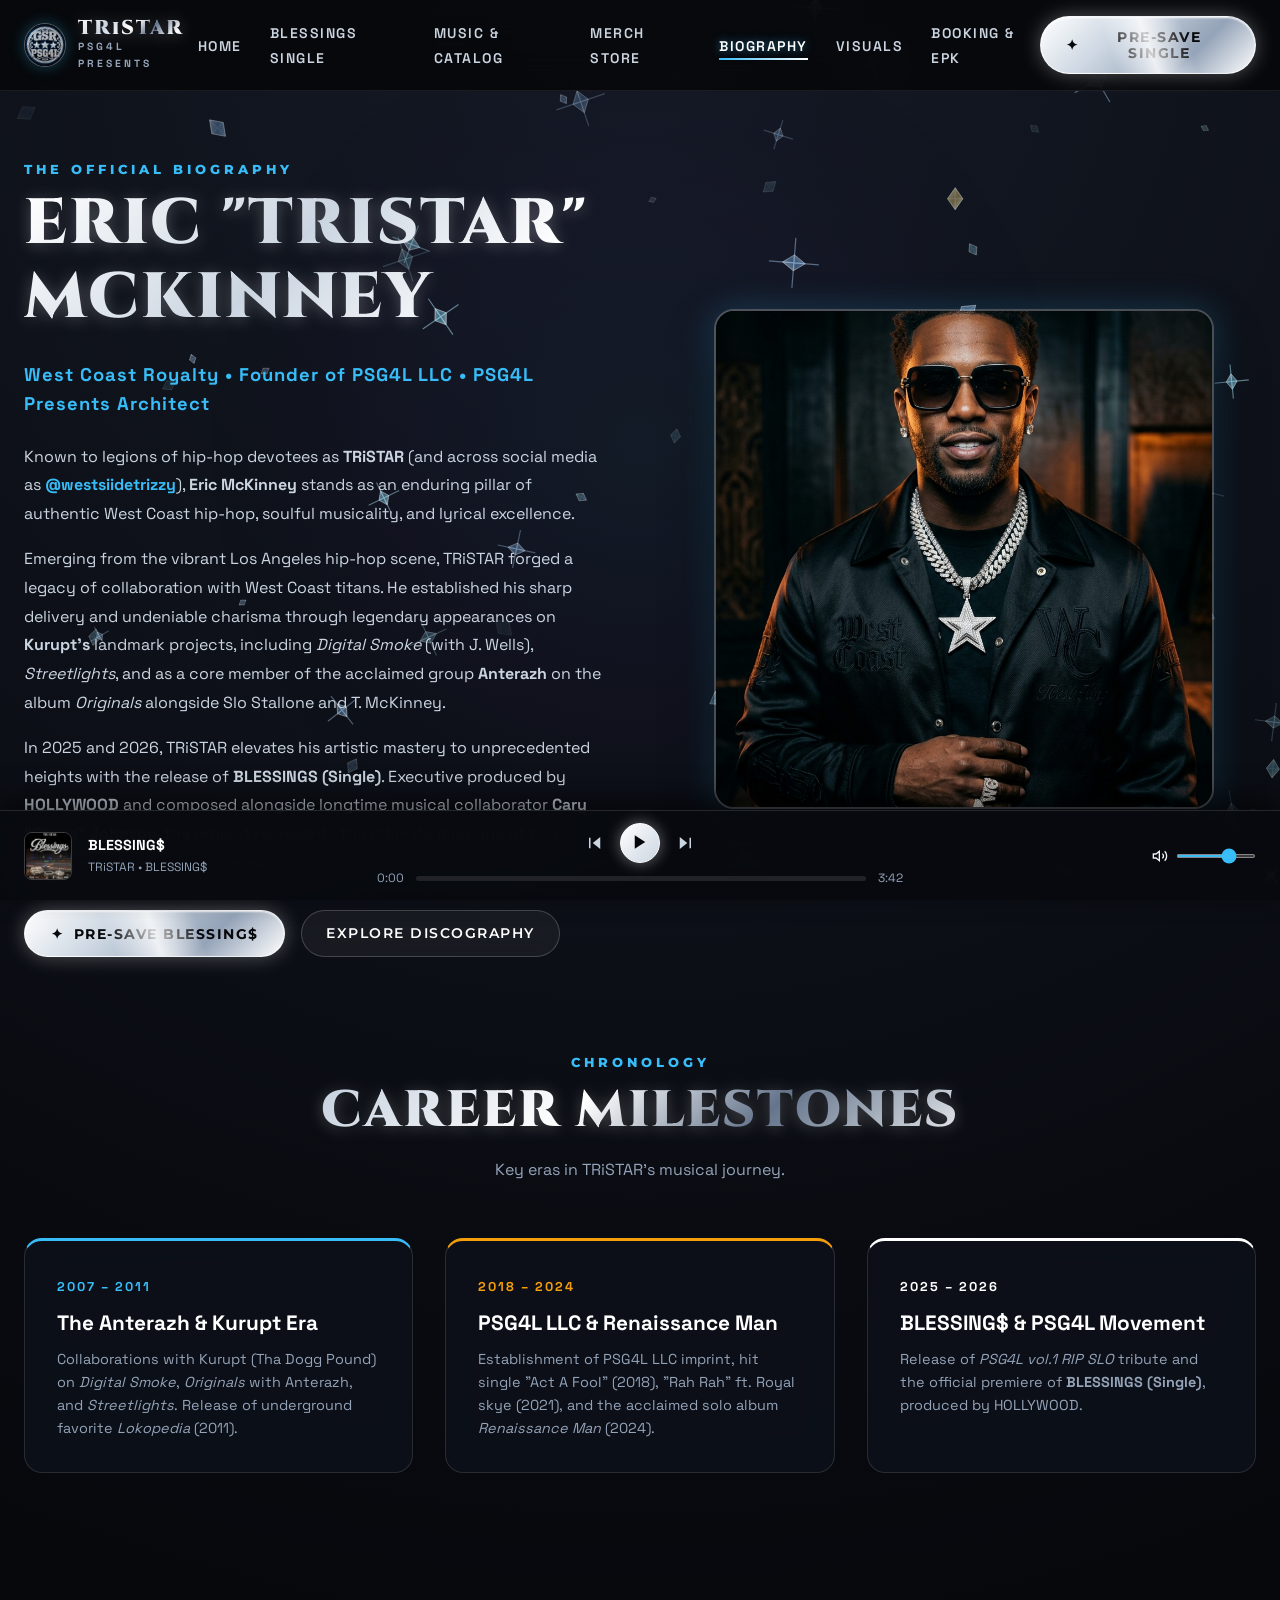
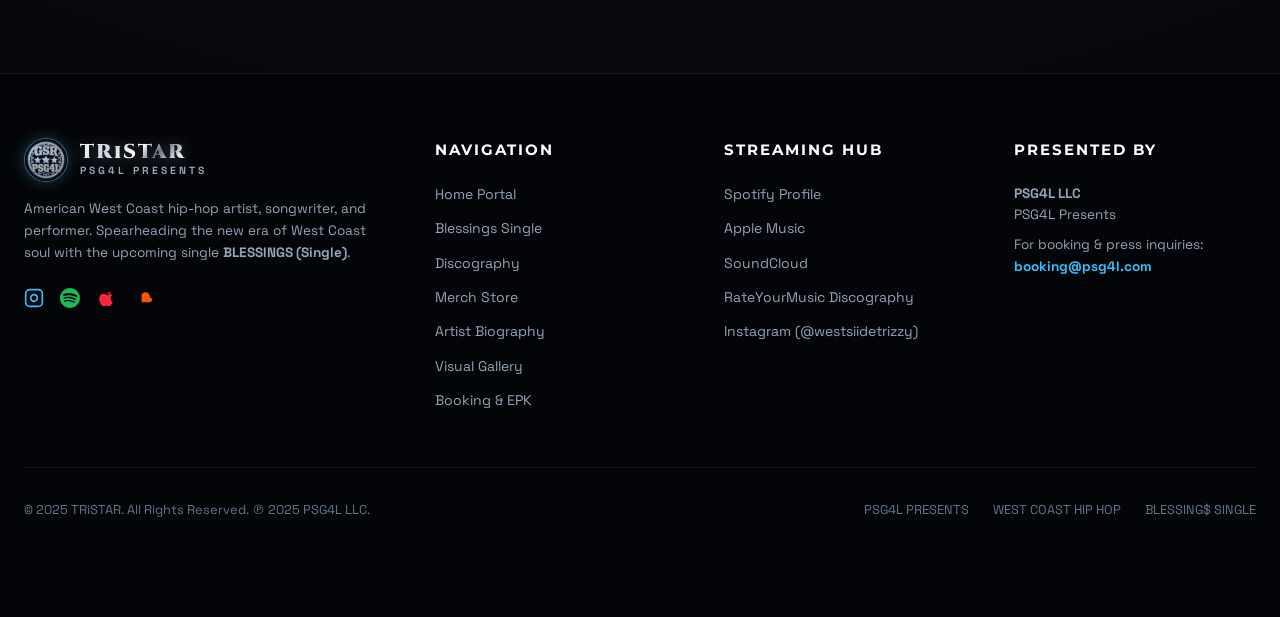
==== about.html @ ef7673e0 "TRiSTAR official website - Blessings Single, 12-item merch store, and PSG4L Presents updates" ====
<!DOCTYPE html>
<html lang="en">
<head>
  <meta charset="UTF-8">
  <meta name="viewport" content="width=device-width, initial-scale=1.0">
  <title>Biography & West Coast Legacy • TRiSTAR (@westsiidetrizzy)</title>
  <meta name="description" content="The official biography of Eric 'TRiSTAR' McKinney. From West Coast underground roots and Kurupt collaborations to founding PSG4L LLC and releasing BLESSING$.">
  <meta property="og:title" content="Biography & West Coast Legacy • TRiSTAR (@westsiidetrizzy)">
  <meta property="og:description" content="The official biography of Eric 'TRiSTAR' McKinney. From West Coast underground roots and Kurupt collaborations to founding PSG4L LLC and releasing BLESSING$.">
  <meta property="og:image" content="assets/images/blessings_cover.jpg">
  <link rel="stylesheet" href="assets/css/main.css">
  <link rel="icon" type="image/jpeg" href="assets/images/gsr_logo.jpg">
</head>
<body>
  <canvas id="diamond-canvas"></canvas>

  <header class="site-header">
    <div class="nav-container">
      <a href="index.html" class="brand-logo">
        <div class="brand-badge">
          <img src="assets/images/gsr_logo.jpg" alt="TRiSTAR Emblem">
        </div>
        <div class="brand-text">
          <span class="brand-name text-chrome">TRiSTAR</span>
          <span class="brand-sub">PSG4L PRESENTS</span>
        </div>
      </a>

      <nav>
        <ul class="nav-links" id="nav-links">
          <li><a href="index.html" class="nav-link ">Home</a></li>
          <li><a href="album.html" class="nav-link ">Blessings Single</a></li>
          <li><a href="music.html" class="nav-link ">Music & Catalog</a></li>
          <li><a href="merch.html" class="nav-link ">Merch Store</a></li>
          <li><a href="about.html" class="nav-link active">Biography</a></li>
          <li><a href="gallery.html" class="nav-link ">Visuals</a></li>
          <li><a href="contact.html" class="nav-link ">Booking & EPK</a></li>
        </ul>
      </nav>

      <div class="nav-actions">
        <button class="btn-diamond" onclick="openPreSaveModal()">
          <span class="sparkle-icon">✦</span> PRE-SAVE SINGLE
        </button>
        <button class="menu-toggle" id="menu-toggle" aria-label="Toggle navigation">
          <svg width="24" height="24" viewBox="0 0 24 24" fill="none" stroke="currentColor" stroke-width="2">
            <line x1="3" y1="12" x2="21" y2="12"></line>
            <line x1="3" y1="6" x2="21" y2="6"></line>
            <line x1="3" y1="18" x2="21" y2="18"></line>
          </svg>
        </button>
      </div>
    </div>
  </header>

  <main class="main-content">
    
  <section class="section-container">
    <div class="grid-2" style="align-items: center; gap: 4rem;">
      <div>
        <span class="section-tag">THE OFFICIAL BIOGRAPHY</span>
        <h1 class="section-title text-chrome animate-shimmer" style="font-size: clamp(2.5rem, 5vw, 4rem); margin-bottom: 1.5rem;">
          ERIC "TRiSTAR" MCKINNEY
        </h1>
        <p style="font-size: 1.15rem; color: var(--diamond-cyan); font-weight: 700; margin-bottom: 1.5rem; letter-spacing: 1px;">
          West Coast Royalty • Founder of PSG4L LLC • PSG4L Presents Architect
        </p>
        <div style="color: var(--chrome-300); font-size: 1rem; line-height: 1.8; display: flex; flex-direction: column; gap: 1rem;">
          <p>
            Known to legions of hip-hop devotees as <strong>TRiSTAR</strong> (and across social media as <a href="https://www.instagram.com/westsiidetrizzy/" target="_blank" rel="noopener noreferrer" style="color: var(--diamond-cyan); text-decoration: none; font-weight: 700;">@westsiidetrizzy</a>), <strong>Eric McKinney</strong> stands as an enduring pillar of authentic West Coast hip-hop, soulful musicality, and lyrical excellence.
          </p>
          <p>
            Emerging from the vibrant Los Angeles hip-hop scene, TRiSTAR forged a legacy of collaboration with West Coast titans. He established his sharp delivery and undeniable charisma through legendary appearances on <strong>Kurupt's</strong> landmark projects, including <em>Digital Smoke</em> (with J. Wells), <em>Streetlights</em>, and as a core member of the acclaimed group <strong>Anterazh</strong> on the album <em>Originals</em> alongside Slo Stallone and T. McKinney.
          </p>
          <p>
            In 2025 and 2026, TRiSTAR elevates his artistic mastery to unprecedented heights with the release of <strong>BLESSINGS (Single)</strong>. Executive produced by <strong>HOLLYWOOD</strong> and composed alongside longtime musical collaborator <strong>Cary “Chase” Johnson</strong>, the project represents the ultimate marriage of hard-hitting street grit and lush, melodic soul.
          </p>
        </div>

        <div style="display: flex; gap: 1rem; margin-top: 2rem;">
          <button class="btn-diamond" onclick="openPreSaveModal()">
            <span class="sparkle-icon">✦</span> PRE-SAVE BLESSING$
          </button>
          <a href="music.html" class="btn-glass">
            EXPLORE DISCOGRAPHY
          </a>
        </div>
      </div>

      <div style="position: relative;">
        <div class="album-art-card" data-tilt style="max-width: 500px; margin: 0 auto;">
          <img src="assets/images/tristar_hero.jpg" alt="TRiSTAR Portrait">
          <div class="album-art-glow"></div>
        </div>
      </div>
    </div>

    <!-- TIMELINE & MILESTONES -->
    <div style="margin-top: 6rem;">
      <div class="section-title-wrap">
        <span class="section-tag">CHRONOLOGY</span>
        <h2 class="section-title text-chrome">CAREER MILESTONES</h2>
        <p class="section-desc">Key eras in TRiSTAR's musical journey.</p>
      </div>

      <div class="grid-3">
        <div class="bg-glass" style="padding: 2rem; border-radius: 18px; border-top: 3px solid var(--diamond-cyan);">
          <span style="font-size: 0.8rem; font-weight: 800; color: var(--diamond-cyan); letter-spacing: 2px;">2007 – 2011</span>
          <h3 style="font-size: 1.3rem; color: #fff; font-weight: 800; margin: 0.5rem 0;">The Anterazh & Kurupt Era</h3>
          <p style="color: var(--chrome-400); font-size: 0.9rem; line-height: 1.6;">
            Collaborations with Kurupt (Tha Dogg Pound) on <em>Digital Smoke</em>, <em>Originals</em> with Anterazh, and <em>Streetlights</em>. Release of underground favorite <em>Lokopedia</em> (2011).
          </p>
        </div>

        <div class="bg-glass" style="padding: 2rem; border-radius: 18px; border-top: 3px solid var(--gold-primary);">
          <span style="font-size: 0.8rem; font-weight: 800; color: var(--gold-primary); letter-spacing: 2px;">2018 – 2024</span>
          <h3 style="font-size: 1.3rem; color: #fff; font-weight: 800; margin: 0.5rem 0;">PSG4L LLC & Renaissance Man</h3>
          <p style="color: var(--chrome-400); font-size: 0.9rem; line-height: 1.6;">
            Establishment of PSG4L LLC imprint, hit single "Act A Fool" (2018), "Rah Rah" ft. Royal skye (2021), and the acclaimed solo album <em>Renaissance Man</em> (2024).
          </p>
        </div>

        <div class="bg-glass" style="padding: 2rem; border-radius: 18px; border-top: 3px solid #ffffff;">
          <span style="font-size: 0.8rem; font-weight: 800; color: #ffffff; letter-spacing: 2px;">2025 – 2026</span>
          <h3 style="font-size: 1.3rem; color: #fff; font-weight: 800; margin: 0.5rem 0;">BLESSING$ & PSG4L Movement</h3>
          <p style="color: var(--chrome-400); font-size: 0.9rem; line-height: 1.6;">
            Release of <em>PSG4L vol.1 RIP SLO</em> tribute and the official premiere of <strong>BLESSINGS (Single)</strong>, produced by HOLLYWOOD.
          </p>
        </div>
      </div>
    </div>
  </section>

  </main>

  <aside class="audio-player-bar" aria-label="Audio Player">
    <div class="player-inner">
      <div class="player-track-info">
        <div class="player-thumb">
          <img id="player-track-thumb" src="assets/images/blessings_cover.jpg" alt="Track Artwork">
        </div>
        <div class="player-text">
          <div class="player-title" id="player-track-title">BLESSINGS (Single)</div>
          <div class="player-artist" id="player-track-artist">TRiSTAR • BLESSING$</div>
        </div>
      </div>

      <div class="player-controls-wrap">
        <div class="player-btn-group">
          <button class="player-control-btn" id="player-prev-btn" aria-label="Previous Track">
            <svg width="18" height="18" viewBox="0 0 24 24" fill="currentColor"><polygon points="19 20 9 12 19 4 19 20"></polygon><line x1="5" y1="19" x2="5" y2="5" stroke="currentColor" stroke-width="2"></line></svg>
          </button>
          <button class="player-play-btn" id="player-play-btn" aria-label="Play or Pause">
            <svg width="18" height="18" viewBox="0 0 24 24" fill="currentColor"><polygon points="5 3 19 12 5 21 5 3"></polygon></svg>
          </button>
          <button class="player-control-btn" id="player-next-btn" aria-label="Next Track">
            <svg width="18" height="18" viewBox="0 0 24 24" fill="currentColor"><polygon points="5 4 15 12 5 20 5 4"></polygon><line x1="19" y1="5" x2="19" y2="19" stroke="currentColor" stroke-width="2"></line></svg>
          </button>
        </div>

        <div class="player-progress-bar">
          <span id="player-cur-time">0:00</span>
          <div class="progress-track" id="player-progress-track">
            <div class="progress-fill" id="player-progress-fill"></div>
          </div>
          <span id="player-dur-time">3:42</span>
        </div>
      </div>

      <div class="player-visualizer-wrap">
        <canvas id="player-visualizer" class="visualizer-canvas" width="120" height="32"></canvas>
        <div class="volume-wrap">
          <svg width="16" height="16" viewBox="0 0 24 24" fill="none" stroke="currentColor" stroke-width="2"><polygon points="11 5 6 9 2 9 2 15 6 15 11 19 11 5"></polygon><path d="M19.07 4.93a10 10 0 0 1 0 14.14M15.54 8.46a5 5 0 0 1 0 7.07"></path></svg>
          <input type="range" id="player-volume" class="volume-slider" min="0" max="1" step="0.01" value="0.7" aria-label="Volume">
        </div>
      </div>
    </div>
  </aside>

  <div class="modal-backdrop" id="presave-modal">
    <div class="modal-card">
      <button class="modal-close-btn" onclick="closePreSaveModal()" aria-label="Close modal">✕</button>
      <div style="text-align: center; margin-bottom: 1.5rem;">
        <span class="section-tag">OFFICIAL PRE-SAVE PORTAL</span>
        <h2 class="text-diamond" style="font-family: var(--font-display); font-size: 2.2rem;">BLESSINGS (Single)</h2>
        <p style="color: var(--chrome-300); font-size: 0.9rem;">Pre-save the upcoming single by TRiSTAR to your favorite music service.</p>
      </div>

      <div style="display: flex; flex-direction: column; gap: 1rem; margin-bottom: 1.5rem;">
        <button class="btn-diamond btn-spotify" style="width: 100%; justify-content: center; padding: 1rem;" onclick="handlePreSaveSubmit('Spotify')">
          PRE-SAVE ON SPOTIFY
        </button>
        <button class="btn-diamond btn-apple" style="width: 100%; justify-content: center; padding: 1rem;" onclick="handlePreSaveSubmit('Apple Music')">
          PRE-ADD ON APPLE MUSIC
        </button>
      </div>

      <div id="presave-success" style="display: none; background: rgba(56, 189, 248, 0.15); border: 1px solid var(--diamond-cyan); padding: 1rem; border-radius: 12px; text-align: center; color: #fff; font-size: 0.9rem;">
        ⭐ <strong>Pre-Save Confirmed!</strong> You have unlocked the exclusive VIP collector badge.
      </div>
    </div>
  </div>

  <div class="modal-backdrop" id="lyrics-modal">
    <div class="modal-card">
      <button class="modal-close-btn" onclick="closeLyricsModal()" aria-label="Close modal">✕</button>
      <span class="section-tag" id="lyrics-meta"></span>
      <h2 class="text-chrome" id="lyrics-title" style="font-family: var(--font-display); font-size: 2rem; margin-bottom: 0.25rem;"></h2>
      <p id="lyrics-writers" style="color: var(--diamond-cyan); font-size: 0.85rem; font-weight: 600; margin-bottom: 0.25rem;"></p>
      <p id="lyrics-legal" style="color: var(--gold-primary); font-size: 0.8rem; margin-bottom: 1.5rem;"></p>
      
      <div style="background: rgba(0,0,0,0.5); padding: 1.5rem; border-radius: 14px; border: 1px solid rgba(255,255,255,0.1); max-height: 380px; overflow-y: auto;">
        <pre id="lyrics-text" style="font-family: var(--font-sans); font-size: 0.95rem; line-height: 1.8; color: var(--chrome-200); white-space: pre-wrap;"></pre>
      </div>
    </div>
  </div>

  <div class="modal-backdrop" id="lightbox-modal" onclick="closeLightbox()">
    <div class="modal-card" style="max-width: 800px; padding: 1.5rem; background: #000;" onclick="event.stopPropagation()">
      <button class="modal-close-btn" onclick="closeLightbox()" aria-label="Close lightbox">✕</button>
      <img id="lightbox-img" src="" alt="Enlarged photo" style="width: 100%; border-radius: 12px; margin-bottom: 1rem;">
      <p id="lightbox-caption" style="color: var(--chrome-300); font-size: 0.9rem; text-align: center;"></p>
    </div>
  </div>

  <footer class="site-footer">
    <div class="footer-grid">
      <div>
        <div class="brand-logo" style="margin-bottom: 1rem;">
          <div class="brand-badge">
            <img src="assets/images/gsr_logo.jpg" alt="TRiSTAR Logo">
          </div>
          <div class="brand-text">
            <span class="brand-name text-chrome">TRiSTAR</span>
            <span class="brand-sub">PSG4L PRESENTS</span>
          </div>
        </div>
        <p style="color: var(--chrome-400); font-size: 0.85rem; line-height: 1.6; margin-bottom: 1.5rem;">
          American West Coast hip-hop artist, songwriter, and performer. Spearheading the new era of West Coast soul with the upcoming single <strong>BLESSINGS (Single)</strong>.
        </p>
        <div style="display: flex; gap: 1rem;">
          <a href="https://www.instagram.com/westsiidetrizzy/" target="_blank" rel="noopener noreferrer" style="color: var(--diamond-cyan);" aria-label="Instagram">
            <svg width="20" height="20" viewBox="0 0 24 24" fill="none" stroke="currentColor" stroke-width="2"><rect x="2" y="2" width="20" height="20" rx="5" ry="5"></rect><path d="M16 11.37A4 4 0 1 1 12.63 8 4 4 0 0 1 16 11.37z"></path><line x1="17.5" y1="6.5" x2="17.51" y2="6.5"></line></svg>
          </a>
          <a href="https://open.spotify.com/artist/0QhpfNOZLMtrewBkXTEwA0?si=aca-bWc3Tjy0kXfOW31yKA&pi=Sa3Hg4v4TAqlz" target="_blank" rel="noopener noreferrer" style="color: #1DB954;" aria-label="Spotify">
            <svg width="20" height="20" viewBox="0 0 24 24" fill="currentColor"><path d="M12 0C5.373 0 0 5.373 0 12s5.373 12 12 12 12-5.373 12-12S18.627 0 12 0zm5.485 17.311c-.218.358-.684.473-1.042.255-2.855-1.745-6.449-2.14-10.682-1.173-.41.094-.817-.162-.911-.572-.094-.41.162-.817.572-.911 4.636-1.059 8.607-.611 11.808 1.346.358.218.473.684.255 1.055zm1.464-3.256c-.274.446-.86.587-1.306.313-3.268-2.008-8.25-2.591-12.116-1.417-.5.152-1.03-.133-1.182-.633-.152-.5.133-1.03.633-1.182 4.417-1.341 9.912-.693 13.658 1.613.446.274.587.86.313 1.306zm.125-3.39c-3.918-2.327-10.37-2.542-14.099-1.41-.601.183-1.238-.163-1.421-.764-.183-.601.163-1.238.764-1.421 4.288-1.302 11.411-1.05 15.908 1.618.54.32.716 1.02.396 1.56-.32.54-1.02.716-1.548.417z"/></svg>
          </a>
          <a href="https://music.apple.com/us/artist/tri-star/342568394" target="_blank" rel="noopener noreferrer" style="color: #fa243c;" aria-label="Apple Music">
            <svg width="20" height="20" viewBox="0 0 24 24" fill="currentColor"><path d="M18.71 19.5c-.83 1.24-1.71 2.45-3.05 2.47-1.34.03-1.77-.79-3.29-.79-1.53 0-2 .77-3.27.82-1.31.05-2.3-1.32-3.14-2.53C4.25 17 2.94 12.45 4.7 9.39c.87-1.52 2.43-2.48 4.12-2.51 1.28-.02 2.5.87 3.29.87.78 0 2.26-1.07 3.81-.91.65.03 2.47.26 3.64 1.98-.09.06-2.17 1.28-2.15 3.81.03 3.02 2.65 4.03 2.68 4.04-.03.07-.42 1.44-1.38 2.83M15.97 7.17c.65-.79 1.1-1.88.98-2.97-.95.04-2.1 1.02-2.73 1.76-.56.65-1.05 1.77-.92 2.82 1.06.08 2.02-.82 2.67-1.61z"/></svg>
          </a>
          <a href="https://on.soundcloud.com/VJmAA7bxvXIPSvAxqy" target="_blank" rel="noopener noreferrer" style="color: #ff5500;" aria-label="SoundCloud">
            <svg width="20" height="20" viewBox="0 0 24 24" fill="currentColor"><path d="M11.56 8.87V17h9.55c1.6 0 2.89-1.29 2.89-2.89 0-1.54-1.2-2.79-2.71-2.88.06-.31.09-.64.09-.97 0-2.81-2.28-5.09-5.09-5.09-1.66 0-3.13.8-4.06 2.03-.22-.16-.46-.3-.72-.41l.05 1.08z"/></svg>
          </a>
        </div>
      </div>

      <div>
        <h4 class="footer-col-title">Navigation</h4>
        <ul class="footer-links">
          <li><a href="index.html" class="footer-link">Home Portal</a></li>
          <li><a href="album.html" class="footer-link">Blessings Single</a></li>
          <li><a href="music.html" class="footer-link">Discography</a></li>
          <li><a href="merch.html" class="footer-link">Merch Store</a></li>
          <li><a href="about.html" class="footer-link">Artist Biography</a></li>
          <li><a href="gallery.html" class="footer-link">Visual Gallery</a></li>
          <li><a href="contact.html" class="footer-link">Booking & EPK</a></li>
        </ul>
      </div>

      <div>
        <h4 class="footer-col-title">Streaming Hub</h4>
        <ul class="footer-links">
          <li><a href="https://open.spotify.com/artist/0QhpfNOZLMtrewBkXTEwA0?si=aca-bWc3Tjy0kXfOW31yKA&pi=Sa3Hg4v4TAqlz" target="_blank" rel="noopener noreferrer" class="footer-link">Spotify Profile</a></li>
          <li><a href="https://music.apple.com/us/artist/tri-star/342568394" target="_blank" rel="noopener noreferrer" class="footer-link">Apple Music</a></li>
          <li><a href="https://on.soundcloud.com/VJmAA7bxvXIPSvAxqy" target="_blank" rel="noopener noreferrer" class="footer-link">SoundCloud</a></li>
          <li><a href="https://rateyourmusic.com/artist/tri-star" target="_blank" rel="noopener noreferrer" class="footer-link">RateYourMusic Discography</a></li>
          <li><a href="https://www.instagram.com/westsiidetrizzy/" target="_blank" rel="noopener noreferrer" class="footer-link">Instagram (@westsiidetrizzy)</a></li>
        </ul>
      </div>

      <div>
        <h4 class="footer-col-title">Presented By</h4>
        <div style="color: var(--chrome-400); font-size: 0.85rem; line-height: 1.6;">
          <p><strong>PSG4L LLC</strong></p>
          <p>PSG4L Presents</p>
          <p style="margin-top: 0.5rem;">For booking & press inquiries:</p>
          <a href="contact.html" style="color: var(--diamond-cyan); font-weight: 700; text-decoration: none;">booking@psg4l.com</a>
        </div>
      </div>
    </div>

    <div class="footer-bottom">
      <div>
        © 2025 TRiSTAR. All Rights Reserved. ℗ 2025 PSG4L LLC.
      </div>
      <div class="footer-legal-badge">
        <span>PSG4L PRESENTS</span>
        <span>WEST COAST HIP HOP</span>
        <span>BLESSING$ SINGLE</span>
      </div>
    </div>
  </footer>

  <script src="assets/js/diamond-chrome.js"></script>
  <script src="assets/js/audio-player.js"></script>
  <script src="assets/js/main.js"></script>
</body>
</html>
---- assets/css/main.css ----
﻿/* ==========================================================================
   TRI STAR OFFICIAL WEBSITE - LUXURY WEST COAST CHROME & DIAMOND STYLES
   Artist: Tri Star (@westsiidetrizzy) | Label: PSG4L LLC / GSR MUSIC
   Album: BLESSING$
   ========================================================================== */

@import url('https://fonts.googleapis.com/css2?family=Cinzel:wght@500;700;900&family=Montserrat:ital,wght@0,300;0,400;0,600;0,700;0,800;0,900;1,400;1,700&family=Space+Grotesk:wght@400;500;600;700&display=swap');

:root {
  --bg-black: #06070a;
  --bg-dark: #0a0d14;
  --bg-card: rgba(14, 18, 27, 0.75);
  --bg-card-hover: rgba(22, 28, 42, 0.85);
  --border-glass: rgba(255, 255, 255, 0.12);
  --border-chrome: rgba(226, 232, 240, 0.35);
  --border-diamond: rgba(165, 243, 252, 0.4);
  
  --chrome-100: #ffffff;
  --chrome-200: #e2e8f0;
  --chrome-300: #cbd5e1;
  --chrome-400: #94a3b8;
  --chrome-500: #64748b;
  
  --diamond-cyan: #38bdf8;
  --diamond-ice: #e0f2fe;
  --diamond-glow: rgba(56, 189, 248, 0.35);
  
  --gold-primary: #f59e0b;
  --gold-glow: rgba(245, 158, 11, 0.3);
  
  --font-display: 'Cinzel', serif;
  --font-heading: 'Montserrat', sans-serif;
  --font-sans: 'Space Grotesk', -apple-system, BlinkMacSystemFont, 'Segoe UI', Roboto, sans-serif;
  
  --transition-smooth: all 0.35s cubic-bezier(0.16, 1, 0.3, 1);
  --transition-fast: all 0.2s ease;
}

*, *::before, *::after {
  box-sizing: border-box;
  margin: 0;
  padding: 0;
}

html {
  scroll-behavior: smooth;
  font-size: 16px;
  background-color: var(--bg-black);
  color: #f1f5f9;
}

body {
  font-family: var(--font-sans);
  line-height: 1.6;
  overflow-x: hidden;
  background: radial-gradient(circle at 50% 0%, #151a26 0%, #080a0f 60%, #030407 100%);
  min-height: 100vh;
  position: relative;
  -webkit-font-smoothing: antialiased;
}

/* Custom Scrollbar */
::-webkit-scrollbar {
  width: 8px;
}
::-webkit-scrollbar-track {
  background: #06070a;
}
::-webkit-scrollbar-thumb {
  background: linear-gradient(180deg, #38bdf8, #94a3b8);
  border-radius: 4px;
}

/* Chrome & Metallic Gradients */
.text-chrome {
  background: linear-gradient(135deg, #ffffff 0%, #cbd5e1 25%, #ffffff 45%, #64748b 60%, #ffffff 80%, #94a3b8 100%);
  -webkit-background-clip: text;
  -webkit-text-fill-color: transparent;
  filter: drop-shadow(0 2px 8px rgba(255, 255, 255, 0.25));
}

.text-diamond {
  background: linear-gradient(135deg, #ffffff 0%, #e0f2fe 30%, #38bdf8 55%, #c084fc 80%, #ffffff 100%);
  -webkit-background-clip: text;
  -webkit-text-fill-color: transparent;
  filter: drop-shadow(0 0 12px rgba(56, 189, 248, 0.45));
}

.text-gold {
  background: linear-gradient(135deg, #fffbeb 0%, #fde68a 30%, #f59e0b 60%, #b45309 85%, #fef3c7 100%);
  -webkit-background-clip: text;
  -webkit-text-fill-color: transparent;
  filter: drop-shadow(0 2px 10px rgba(245, 158, 11, 0.3));
}

.bg-chrome-surface {
  background: linear-gradient(135deg, rgba(255, 255, 255, 0.08) 0%, rgba(255, 255, 255, 0.02) 100%);
  border: 1px solid var(--border-chrome);
  backdrop-filter: blur(14px);
}

.bg-glass {
  background: var(--bg-card);
  border: 1px solid var(--border-glass);
  backdrop-filter: blur(16px);
  -webkit-backdrop-filter: blur(16px);
}

/* Chrome Shimmer Animation */
@keyframes chromeShimmer {
  0% {
    background-position: -200% center;
  }
  100% {
    background-position: 200% center;
  }
}

.animate-shimmer {
  background-size: 200% auto;
  animation: chromeShimmer 6s linear infinite;
}

/* Diamond Sparkle Animation */
@keyframes diamondTwinkle {
  0%, 100% {
    opacity: 0.2;
    transform: scale(0.8) rotate(0deg);
  }
  50% {
    opacity: 1;
    transform: scale(1.2) rotate(45deg);
    filter: drop-shadow(0 0 8px #38bdf8);
  }
}

.sparkle-icon {
  display: inline-block;
  animation: diamondTwinkle 3s ease-in-out infinite;
}

/* Navigation Header */
.site-header {
  position: fixed;
  top: 0;
  left: 0;
  width: 100%;
  z-index: 100;
  background: rgba(6, 7, 10, 0.88);
  backdrop-filter: blur(20px);
  -webkit-backdrop-filter: blur(20px);
  border-bottom: 1px solid rgba(255, 255, 255, 0.08);
  transition: var(--transition-smooth);
}

.nav-container {
  max-width: 1320px;
  margin: 0 auto;
  padding: 1rem 1.5rem;
  display: flex;
  align-items: center;
  justify-content: space-between;
}

.brand-logo {
  display: flex;
  align-items: center;
  gap: 0.75rem;
  text-decoration: none;
}

.brand-badge {
  width: 44px;
  height: 44px;
  border-radius: 50%;
  border: 1.5px solid rgba(255, 255, 255, 0.3);
  box-shadow: 0 0 15px rgba(56, 189, 248, 0.3);
  overflow: hidden;
  display: flex;
  align-items: center;
  justify-content: center;
  background: #0e1118;
}

.brand-badge img {
  width: 100%;
  height: 100%;
  object-fit: cover;
}

.brand-text {
  display: flex;
  flex-direction: column;
}

.brand-name {
  font-family: var(--font-display);
  font-weight: 900;
  font-size: 1.25rem;
  letter-spacing: 2px;
  line-height: 1.1;
}

.brand-sub {
  font-size: 0.65rem;
  font-weight: 700;
  letter-spacing: 3px;
  color: var(--chrome-400);
  text-transform: uppercase;
}

.nav-links {
  display: flex;
  align-items: center;
  gap: 1.75rem;
  list-style: none;
}

.nav-link {
  color: var(--chrome-300);
  text-decoration: none;
  font-size: 0.875rem;
  font-weight: 600;
  letter-spacing: 1.5px;
  text-transform: uppercase;
  position: relative;
  padding: 0.35rem 0;
  transition: var(--transition-fast);
}

.nav-link::after {
  content: '';
  position: absolute;
  bottom: 0;
  left: 0;
  width: 0%;
  height: 2px;
  background: linear-gradient(90deg, #38bdf8, #ffffff);
  transition: var(--transition-smooth);
}

.nav-link:hover, .nav-link.active {
  color: #ffffff;
  text-shadow: 0 0 10px rgba(56, 189, 248, 0.6);
}

.nav-link:hover::after, .nav-link.active::after {
  width: 100%;
}

.nav-actions {
  display: flex;
  align-items: center;
  gap: 1rem;
}

/* Chrome / Diamond Button */
.btn-diamond {
  display: inline-flex;
  align-items: center;
  justify-content: center;
  gap: 0.6rem;
  padding: 0.75rem 1.6rem;
  border-radius: 9999px;
  font-family: var(--font-heading);
  font-weight: 700;
  font-size: 0.85rem;
  letter-spacing: 1.5px;
  text-transform: uppercase;
  text-decoration: none;
  cursor: pointer;
  position: relative;
  overflow: hidden;
  background: linear-gradient(135deg, #ffffff 0%, #cbd5e1 35%, #94a3b8 70%, #ffffff 100%);
  color: #06070a;
  border: 1px solid rgba(255, 255, 255, 0.8);
  box-shadow: 0 0 20px rgba(255, 255, 255, 0.3), inset 0 1px 2px rgba(255, 255, 255, 0.9);
  transition: var(--transition-smooth);
}

.btn-diamond::before {
  content: '';
  position: absolute;
  top: -50%;
  left: -50%;
  width: 200%;
  height: 200%;
  background: linear-gradient(45deg, transparent 40%, rgba(255, 255, 255, 0.8) 50%, transparent 60%);
  transform: rotate(25deg);
  transition: 0.7s;
  pointer-events: none;
}

.btn-diamond:hover {
  transform: translateY(-2px);
  box-shadow: 0 0 30px rgba(56, 189, 248, 0.6), inset 0 1px 3px #ffffff;
}

.btn-diamond:hover::before {
  left: 100%;
}

.btn-glass {
  display: inline-flex;
  align-items: center;
  justify-content: center;
  gap: 0.6rem;
  padding: 0.75rem 1.5rem;
  border-radius: 9999px;
  font-family: var(--font-heading);
  font-weight: 600;
  font-size: 0.85rem;
  letter-spacing: 1.5px;
  text-transform: uppercase;
  text-decoration: none;
  cursor: pointer;
  background: rgba(255, 255, 255, 0.05);
  color: #ffffff;
  border: 1px solid rgba(255, 255, 255, 0.2);
  backdrop-filter: blur(10px);
  transition: var(--transition-smooth);
}

.btn-glass:hover {
  background: rgba(255, 255, 255, 0.15);
  border-color: rgba(56, 189, 248, 0.5);
  transform: translateY(-2px);
  box-shadow: 0 5px 20px rgba(0, 0, 0, 0.4);
}

.btn-spotify {
  background: #1DB954 !important;
  color: #000000 !important;
  font-weight: 700;
  border: 1px solid #1ed760 !important;
  box-shadow: 0 0 15px rgba(29, 185, 84, 0.35) !important;
}

.btn-spotify:hover {
  background: #1ed760 !important;
  box-shadow: 0 0 25px rgba(29, 185, 84, 0.6) !important;
}

.btn-apple {
  background: linear-gradient(135deg, #fa243c, #ff4e63) !important;
  color: #ffffff !important;
  font-weight: 700;
  border: 1px solid rgba(255, 255, 255, 0.3) !important;
  box-shadow: 0 0 15px rgba(250, 36, 60, 0.35) !important;
}

.btn-apple:hover {
  box-shadow: 0 0 25px rgba(250, 36, 60, 0.6) !important;
}

.btn-soundcloud {
  background: linear-gradient(135deg, #ff5500, #ff7700) !important;
  color: #ffffff !important;
  font-weight: 700;
  border: 1px solid rgba(255, 255, 255, 0.3) !important;
}

.btn-rateyourmusic {
  background: linear-gradient(135deg, #2b3a4a, #1a2530) !important;
  color: #38bdf8 !important;
  border: 1px solid rgba(56, 189, 248, 0.4) !important;
}

/* Mobile Hamburger Menu */
.menu-toggle {
  display: none;
  background: transparent;
  border: none;
  color: #ffffff;
  font-size: 1.5rem;
  cursor: pointer;
}

/* Opening Cinematic Intro Shutter */
#intro-overlay {
  position: fixed;
  inset: 0;
  z-index: 9999;
  background: #050608;
  display: flex;
  flex-direction: column;
  align-items: center;
  justify-content: center;
  overflow: hidden;
  transition: opacity 0.8s cubic-bezier(0.77, 0, 0.175, 1), visibility 0.8s cubic-bezier(0.77, 0, 0.175, 1);
}

#intro-overlay.dismissed {
  opacity: 0;
  visibility: hidden;
  pointer-events: none;
}

.intro-content {
  text-align: center;
  position: relative;
  z-index: 2;
  padding: 2rem;
  max-width: 750px;
}

.intro-badge {
  width: 140px;
  height: 140px;
  margin: 0 auto 1.5rem;
  border-radius: 50%;
  border: 2px solid rgba(255, 255, 255, 0.4);
  box-shadow: 0 0 40px rgba(56, 189, 248, 0.5), inset 0 0 20px rgba(255, 255, 255, 0.3);
  overflow: hidden;
  animation: introFloat 4s ease-in-out infinite;
}

.intro-badge img {
  width: 100%;
  height: 100%;
  object-fit: cover;
}

@keyframes introFloat {
  0%, 100% {
    transform: translateY(0px) rotate(0deg);
  }
  50% {
    transform: translateY(-8px) rotate(2deg);
  }
}

.intro-title {
  font-family: var(--font-display);
  font-size: clamp(2.5rem, 6vw, 4.5rem);
  font-weight: 900;
  letter-spacing: 6px;
  line-height: 1;
  margin-bottom: 0.5rem;
  text-transform: uppercase;
}

.intro-subtitle {
  font-family: var(--font-heading);
  font-size: 1.1rem;
  font-weight: 600;
  letter-spacing: 4px;
  color: var(--chrome-300);
  margin-bottom: 2rem;
  text-transform: uppercase;
}

/* Background Canvas for 3D Diamond & Sparkles */
#diamond-canvas {
  position: fixed;
  top: 0;
  left: 0;
  width: 100vw;
  height: 100vh;
  z-index: 0;
  pointer-events: none;
}

/* Main Container & Sections */
.main-content {
  position: relative;
  z-index: 1;
  padding-top: 80px;
  padding-bottom: 120px;
}

.section-container {
  max-width: 1320px;
  margin: 0 auto;
  padding: 5rem 1.5rem;
}

.section-title-wrap {
  text-align: center;
  margin-bottom: 3.5rem;
}

.section-tag {
  font-family: var(--font-heading);
  font-size: 0.8rem;
  font-weight: 800;
  letter-spacing: 4px;
  text-transform: uppercase;
  color: var(--diamond-cyan);
  margin-bottom: 0.5rem;
  display: block;
}

.section-title {
  font-family: var(--font-display);
  font-size: clamp(2rem, 4vw, 3.25rem);
  font-weight: 900;
  letter-spacing: 2px;
  text-transform: uppercase;
  line-height: 1.15;
}

.section-desc {
  max-width: 650px;
  margin: 1rem auto 0;
  color: var(--chrome-400);
  font-size: 1rem;
}

/* Hero Section */
.hero-section {
  min-height: calc(100vh - 80px);
  display: flex;
  align-items: center;
  position: relative;
  padding: 3rem 1.5rem 6rem;
}

.hero-grid {
  display: grid;
  grid-template-columns: 1.15fr 0.85fr;
  gap: 3.5rem;
  align-items: center;
  max-width: 1320px;
  margin: 0 auto;
  width: 100%;
}

.hero-badge-pill {
  display: inline-flex;
  align-items: center;
  gap: 0.5rem;
  padding: 0.4rem 1rem;
  border-radius: 9999px;
  background: rgba(56, 189, 248, 0.1);
  border: 1px solid rgba(56, 189, 248, 0.3);
  font-size: 0.75rem;
  font-weight: 700;
  letter-spacing: 2px;
  text-transform: uppercase;
  color: var(--diamond-cyan);
  margin-bottom: 1.25rem;
}

.hero-title {
  font-family: var(--font-display);
  font-size: clamp(3rem, 5.5vw, 5.2rem);
  font-weight: 900;
  line-height: 0.95;
  letter-spacing: 2px;
  margin-bottom: 1rem;
  text-transform: uppercase;
}

.hero-tagline {
  font-size: 1.2rem;
  font-weight: 400;
  color: var(--chrome-200);
  margin-bottom: 1.5rem;
  line-height: 1.4;
}

.hero-meta-strip {
  display: flex;
  flex-wrap: wrap;
  gap: 1.5rem;
  margin-bottom: 2.25rem;
  padding: 1rem 0;
  border-top: 1px solid rgba(255, 255, 255, 0.1);
  border-bottom: 1px solid rgba(255, 255, 255, 0.1);
}

.meta-item {
  display: flex;
  flex-direction: column;
}

.meta-label {
  font-size: 0.7rem;
  text-transform: uppercase;
  letter-spacing: 1.5px;
  color: var(--chrome-400);
}

.meta-val {
  font-weight: 700;
  font-size: 0.95rem;
  color: #ffffff;
}

.hero-cta-group {
  display: flex;
  flex-wrap: wrap;
  gap: 1rem;
  margin-bottom: 2.5rem;
}

.hero-art-showcase {
  position: relative;
  display: flex;
  justify-content: center;
  perspective: 1000px;
}

.album-art-card {
  position: relative;
  width: 100%;
  max-width: 460px;
  aspect-ratio: 1/1;
  border-radius: 20px;
  overflow: hidden;
  box-shadow: 0 25px 60px -15px rgba(0, 0, 0, 0.9), 0 0 35px rgba(56, 189, 248, 0.25);
  border: 2px solid rgba(255, 255, 255, 0.25);
  transform-style: preserve-3d;
  transition: transform 0.25s ease-out;
}

.album-art-card img {
  width: 100%;
  height: 100%;
  object-fit: cover;
  display: block;
}

.album-art-glow {
  position: absolute;
  inset: -20px;
  background: radial-gradient(circle, rgba(56, 189, 248, 0.3) 0%, rgba(245, 158, 11, 0.15) 50%, transparent 70%);
  z-index: -1;
  filter: blur(25px);
}

.album-disc-peek {
  position: absolute;
  top: 50%;
  right: -15%;
  transform: translateY(-50%);
  width: 90%;
  height: 90%;
  border-radius: 50%;
  background: radial-gradient(circle, #0a0c10 30%, #e2e8f0 32%, #1e293b 35%, #cbd5e1 45%, #0f172a 60%, #e2e8f0 75%, #0a0c10 100%);
  box-shadow: 0 10px 30px rgba(0, 0, 0, 0.8);
  border: 1px solid rgba(255, 255, 255, 0.3);
  z-index: -1;
  animation: discSpin 16s linear infinite;
  display: flex;
  align-items: center;
  justify-content: center;
}

@keyframes discSpin {
  from { transform: translateY(-50%) rotate(0deg); }
  to { transform: translateY(-50%) rotate(360deg); }
}

.album-disc-center {
  width: 32%;
  height: 32%;
  border-radius: 50%;
  background: #000000;
  border: 2px solid #f59e0b;
  display: flex;
  align-items: center;
  justify-content: center;
  font-size: 0.6rem;
  font-weight: 800;
  color: #ffffff;
  text-align: center;
  box-shadow: inset 0 0 10px rgba(245, 158, 11, 0.5);
}

/* Cards & Grid Systems */
.grid-2 {
  display: grid;
  grid-template-columns: repeat(2, 1fr);
  gap: 2rem;
}

.grid-3 {
  display: grid;
  grid-template-columns: repeat(3, 1fr);
  gap: 2rem;
}

.grid-4 {
  display: grid;
  grid-template-columns: repeat(4, 1fr);
  gap: 1.5rem;
}

/* Release Card */
.release-card {
  border-radius: 16px;
  overflow: hidden;
  position: relative;
  transition: var(--transition-smooth);
}

.release-card:hover {
  transform: translateY(-8px);
  border-color: var(--border-diamond);
  box-shadow: 0 15px 35px rgba(0, 0, 0, 0.6), 0 0 20px rgba(56, 189, 248, 0.25);
}

.release-thumb {
  aspect-ratio: 1/1;
  position: relative;
  overflow: hidden;
}

.release-thumb img {
  width: 100%;
  height: 100%;
  object-fit: cover;
  transition: transform 0.6s cubic-bezier(0.16, 1, 0.3, 1);
}

.release-card:hover .release-thumb img {
  transform: scale(1.06);
}

.release-badge-overlay {
  position: absolute;
  top: 1rem;
  left: 1rem;
  padding: 0.25rem 0.75rem;
  border-radius: 9999px;
  background: rgba(0, 0, 0, 0.75);
  backdrop-filter: blur(8px);
  font-size: 0.65rem;
  font-weight: 700;
  letter-spacing: 1.5px;
  text-transform: uppercase;
  color: var(--diamond-cyan);
  border: 1px solid rgba(56, 189, 248, 0.3);
}

.release-body {
  padding: 1.5rem;
}

.release-year {
  font-size: 0.75rem;
  font-weight: 700;
  color: var(--gold-primary);
  letter-spacing: 1px;
}

.release-title {
  font-family: var(--font-heading);
  font-size: 1.25rem;
  font-weight: 800;
  margin: 0.25rem 0;
  color: #ffffff;
}

.release-role {
  font-size: 0.85rem;
  color: var(--chrome-400);
  margin-bottom: 1.25rem;
}

.release-actions {
  display: flex;
  gap: 0.75rem;
}

/* Tracklist Table */
.tracklist-wrap {
  border-radius: 16px;
  overflow: hidden;
}

.track-row {
  display: grid;
  grid-template-columns: 50px 1fr 140px 100px;
  align-items: center;
  padding: 1rem 1.5rem;
  border-bottom: 1px solid rgba(255, 255, 255, 0.06);
  transition: var(--transition-fast);
  cursor: pointer;
}

.track-row:hover {
  background: rgba(255, 255, 255, 0.05);
}

.track-row.playing {
  background: rgba(56, 189, 248, 0.1);
  border-left: 3px solid var(--diamond-cyan);
}

.track-num {
  font-weight: 700;
  color: var(--chrome-400);
}

.track-info {
  display: flex;
  flex-direction: column;
}

.track-name {
  font-weight: 700;
  color: #ffffff;
  font-size: 1rem;
}

.track-meta {
  font-size: 0.8rem;
  color: var(--chrome-400);
}

.track-duration {
  font-size: 0.85rem;
  color: var(--chrome-300);
  text-align: right;
}

.track-action-btn {
  background: transparent;
  border: 1px solid rgba(255, 255, 255, 0.2);
  color: #ffffff;
  width: 36px;
  height: 36px;
  border-radius: 50%;
  display: flex;
  align-items: center;
  justify-content: center;
  cursor: pointer;
  transition: var(--transition-fast);
  margin-left: auto;
}

.track-action-btn:hover {
  background: var(--diamond-cyan);
  color: #000000;
  border-color: var(--diamond-cyan);
  transform: scale(1.1);
}

/* Instagram Visual Feed Masonry */
.insta-grid {
  display: grid;
  grid-template-columns: repeat(auto-fill, minmax(280px, 1fr));
  gap: 1.5rem;
}

.insta-card {
  position: relative;
  border-radius: 14px;
  overflow: hidden;
  aspect-ratio: 1/1;
  border: 1px solid rgba(255, 255, 255, 0.1);
  cursor: pointer;
}

.insta-card img {
  width: 100%;
  height: 100%;
  object-fit: cover;
  transition: transform 0.5s ease;
}

.insta-card:hover img {
  transform: scale(1.08);
}

.insta-overlay {
  position: absolute;
  inset: 0;
  background: linear-gradient(180deg, transparent 40%, rgba(0, 0, 0, 0.85) 100%);
  display: flex;
  flex-direction: column;
  justify-content: flex-end;
  padding: 1.25rem;
  opacity: 0;
  transition: opacity 0.3s ease;
}

.insta-card:hover .insta-overlay {
  opacity: 1;
}

.insta-tag {
  color: var(--diamond-cyan);
  font-weight: 700;
  font-size: 0.75rem;
  letter-spacing: 1px;
}

.insta-caption {
  font-size: 0.85rem;
  color: #ffffff;
  margin-top: 0.25rem;
}

/* Persistent Bottom Audio Player */
.audio-player-bar {
  position: fixed;
  bottom: 0;
  left: 0;
  width: 100%;
  z-index: 90;
  background: rgba(8, 10, 15, 0.94);
  backdrop-filter: blur(25px);
  -webkit-backdrop-filter: blur(25px);
  border-top: 1px solid rgba(255, 255, 255, 0.12);
  padding: 0.75rem 1.5rem;
  box-shadow: 0 -10px 30px rgba(0, 0, 0, 0.6);
}

.player-inner {
  max-width: 1320px;
  margin: 0 auto;
  display: grid;
  grid-template-columns: 1fr 1.6fr 1fr;
  align-items: center;
  gap: 1.5rem;
}

.player-track-info {
  display: flex;
  align-items: center;
  gap: 1rem;
}

.player-thumb {
  width: 48px;
  height: 48px;
  border-radius: 8px;
  overflow: hidden;
  border: 1px solid rgba(255, 255, 255, 0.2);
  flex-shrink: 0;
}

.player-thumb img {
  width: 100%;
  height: 100%;
  object-fit: cover;
}

.player-text {
  overflow: hidden;
}

.player-title {
  font-weight: 700;
  font-size: 0.9rem;
  color: #ffffff;
  white-space: nowrap;
  text-overflow: ellipsis;
  overflow: hidden;
}

.player-artist {
  font-size: 0.75rem;
  color: var(--chrome-400);
}

.player-controls-wrap {
  display: flex;
  flex-direction: column;
  align-items: center;
  gap: 0.35rem;
}

.player-btn-group {
  display: flex;
  align-items: center;
  gap: 1rem;
}

.player-control-btn {
  background: transparent;
  border: none;
  color: var(--chrome-300);
  cursor: pointer;
  display: flex;
  align-items: center;
  justify-content: center;
  transition: var(--transition-fast);
}

.player-control-btn:hover {
  color: #ffffff;
  transform: scale(1.1);
}

.player-play-btn {
  width: 40px;
  height: 40px;
  border-radius: 50%;
  background: linear-gradient(135deg, #ffffff, #cbd5e1);
  color: #06070a;
  border: 1px solid #ffffff;
  box-shadow: 0 0 15px rgba(255, 255, 255, 0.4);
}

.player-play-btn:hover {
  transform: scale(1.15);
  box-shadow: 0 0 25px rgba(56, 189, 248, 0.8);
}

.player-progress-bar {
  width: 100%;
  display: flex;
  align-items: center;
  gap: 0.75rem;
  font-size: 0.75rem;
  color: var(--chrome-400);
}

.progress-track {
  flex-grow: 1;
  height: 5px;
  background: rgba(255, 255, 255, 0.1);
  border-radius: 9999px;
  position: relative;
  cursor: pointer;
  overflow: hidden;
}

.progress-fill {
  position: absolute;
  top: 0;
  left: 0;
  height: 100%;
  width: 0%;
  background: linear-gradient(90deg, #38bdf8, #ffffff);
  border-radius: 9999px;
}

.player-visualizer-wrap {
  display: flex;
  align-items: center;
  justify-content: flex-end;
  gap: 1rem;
}

.visualizer-canvas {
  height: 32px;
  width: 120px;
}

.volume-wrap {
  display: flex;
  align-items: center;
  gap: 0.5rem;
}

.volume-slider {
  width: 80px;
  height: 4px;
  accent-color: var(--diamond-cyan);
  cursor: pointer;
}

/* Modals */
.modal-backdrop {
  position: fixed;
  inset: 0;
  z-index: 200;
  background: rgba(0, 0, 0, 0.85);
  backdrop-filter: blur(16px);
  display: flex;
  align-items: center;
  justify-content: center;
  padding: 1.5rem;
  opacity: 0;
  visibility: hidden;
  transition: var(--transition-smooth);
}

.modal-backdrop.open {
  opacity: 1;
  visibility: visible;
}

.modal-card {
  width: 100%;
  max-width: 600px;
  max-height: 90vh;
  overflow-y: auto;
  border-radius: 20px;
  border: 1px solid rgba(255, 255, 255, 0.2);
  box-shadow: 0 25px 60px rgba(0, 0, 0, 0.9), 0 0 40px rgba(56, 189, 248, 0.3);
  background: #0d1017;
  padding: 2.5rem;
  position: relative;
  transform: translateY(30px);
  transition: transform 0.4s cubic-bezier(0.16, 1, 0.3, 1);
}

.modal-backdrop.open .modal-card {
  transform: translateY(0);
}

.modal-close-btn {
  position: absolute;
  top: 1.5rem;
  right: 1.5rem;
  background: rgba(255, 255, 255, 0.1);
  border: none;
  color: #ffffff;
  width: 36px;
  height: 36px;
  border-radius: 50%;
  cursor: pointer;
  display: flex;
  align-items: center;
  justify-content: center;
  transition: var(--transition-fast);
}

.modal-close-btn:hover {
  background: rgba(255, 255, 255, 0.25);
  transform: rotate(90deg);
}

/* Forms & Inputs */
.form-group {
  margin-bottom: 1.25rem;
}

.form-label {
  display: block;
  font-size: 0.8rem;
  font-weight: 700;
  text-transform: uppercase;
  letter-spacing: 1px;
  color: var(--chrome-300);
  margin-bottom: 0.5rem;
}

.form-input, .form-textarea, .form-select {
  width: 100%;
  padding: 0.85rem 1.25rem;
  border-radius: 10px;
  background: rgba(255, 255, 255, 0.05);
  border: 1px solid rgba(255, 255, 255, 0.15);
  color: #ffffff;
  font-family: inherit;
  font-size: 0.95rem;
  transition: var(--transition-fast);
}

.form-input:focus, .form-textarea:focus, .form-select:focus {
  outline: none;
  border-color: var(--diamond-cyan);
  box-shadow: 0 0 15px rgba(56, 189, 248, 0.3);
  background: rgba(255, 255, 255, 0.08);
}

/* Toast Notifications */
.toast-container {
  position: fixed;
  bottom: 90px;
  right: 20px;
  z-index: 300;
  display: flex;
  flex-direction: column;
  gap: 0.5rem;
}

.toast-msg {
  background: rgba(14, 18, 27, 0.95);
  border: 1px solid var(--border-diamond);
  box-shadow: 0 10px 30px rgba(0, 0, 0, 0.7), 0 0 15px rgba(56, 189, 248, 0.4);
  color: #ffffff;
  padding: 0.75rem 1.25rem;
  border-radius: 10px;
  font-size: 0.85rem;
  font-weight: 600;
  display: flex;
  align-items: center;
  gap: 0.75rem;
  animation: toastSlideIn 0.3s cubic-bezier(0.16, 1, 0.3, 1);
}

@keyframes toastSlideIn {
  from {
    opacity: 0;
    transform: translateY(20px);
  }
  to {
    opacity: 1;
    transform: translateY(0);
  }
}

/* Footer */
.site-footer {
  background: #040508;
  border-top: 1px solid rgba(255, 255, 255, 0.08);
  padding: 4rem 1.5rem 6rem;
  position: relative;
  z-index: 10;
}

.footer-grid {
  max-width: 1320px;
  margin: 0 auto;
  display: grid;
  grid-template-columns: 1.5fr 1fr 1fr 1fr;
  gap: 3rem;
  margin-bottom: 3.5rem;
}

.footer-col-title {
  font-family: var(--font-heading);
  font-size: 0.95rem;
  font-weight: 700;
  letter-spacing: 2px;
  text-transform: uppercase;
  color: #ffffff;
  margin-bottom: 1.25rem;
}

.footer-links {
  list-style: none;
  display: flex;
  flex-direction: column;
  gap: 0.75rem;
}

.footer-link {
  color: var(--chrome-400);
  text-decoration: none;
  font-size: 0.875rem;
  transition: var(--transition-fast);
  display: flex;
  align-items: center;
  gap: 0.5rem;
}

.footer-link:hover {
  color: var(--diamond-cyan);
  transform: translateX(4px);
}

.footer-bottom {
  max-width: 1320px;
  margin: 0 auto;
  padding-top: 2rem;
  border-top: 1px solid rgba(255, 255, 255, 0.06);
  display: flex;
  flex-wrap: wrap;
  justify-content: space-between;
  align-items: center;
  gap: 1rem;
  font-size: 0.8rem;
  color: var(--chrome-500);
}

.footer-legal-badge {
  display: flex;
  gap: 1.5rem;
}

/* Responsive Breakpoints */
@media (max-width: 1024px) {
  .hero-grid {
    grid-template-columns: 1fr;
    text-align: center;
    gap: 3rem;
  }
  .hero-meta-strip {
    justify-content: center;
  }
  .hero-cta-group {
    justify-content: center;
  }
  .footer-grid {
    grid-template-columns: 1fr 1fr;
  }
  .player-inner {
    grid-template-columns: 1fr 1fr;
  }
  .player-visualizer-wrap {
    display: none;
  }
}

@media (max-width: 768px) {
  .nav-links {
    position: fixed;
    top: 70px;
    left: 0;
    width: 100%;
    background: rgba(6, 7, 10, 0.98);
    flex-direction: column;
    padding: 2rem 1.5rem;
    gap: 1.5rem;
    border-bottom: 1px solid rgba(255, 255, 255, 0.1);
    transform: translateY(-150%);
    transition: var(--transition-smooth);
  }
  .nav-links.open {
    transform: translateY(0);
  }
  .menu-toggle {
    display: block;
  }
  .grid-2, .grid-3, .grid-4 {
    grid-template-columns: 1fr;
  }
  .footer-grid {
    grid-template-columns: 1fr;
  }
  .track-row {
    grid-template-columns: 35px 1fr 50px;
  }
  .track-meta {
    display: none;
  }
  .player-inner {
    grid-template-columns: 1fr;
    gap: 0.5rem;
  }
  .player-track-info {
    justify-content: center;
  }
}
/* ==========================================================================
   MERCHANDISE STORE STYLES
   ========================================================================== */

.merch-filter-wrap {
  display: flex;
  justify-content: center;
  gap: 0.75rem;
  flex-wrap: wrap;
  margin-bottom: 3rem;
}

.merch-filter-btn {
  padding: 0.6rem 1.4rem;
  border-radius: 9999px;
  background: rgba(255, 255, 255, 0.05);
  border: 1px solid rgba(255, 255, 255, 0.15);
  color: var(--chrome-300);
  font-family: var(--font-heading);
  font-weight: 700;
  font-size: 0.8rem;
  letter-spacing: 1px;
  text-transform: uppercase;
  cursor: pointer;
  transition: var(--transition-fast);
}

.merch-filter-btn:hover, .merch-filter-btn.active {
  background: var(--diamond-cyan);
  color: #000000;
  border-color: var(--diamond-cyan);
  box-shadow: 0 0 15px rgba(56, 189, 248, 0.4);
}

.merch-grid {
  display: grid;
  grid-template-columns: repeat(auto-fill, minmax(290px, 1fr));
  gap: 2rem;
}

.merch-card {
  border-radius: 18px;
  overflow: hidden;
  position: relative;
  transition: var(--transition-smooth);
  display: flex;
  flex-direction: column;
}

.merch-card:hover {
  transform: translateY(-8px);
  border-color: var(--border-diamond);
  box-shadow: 0 20px 40px rgba(0, 0, 0, 0.8), 0 0 25px rgba(56, 189, 248, 0.25);
}

.merch-img-wrap {
  aspect-ratio: 1/1;
  position: relative;
  overflow: hidden;
  background: #0d1017;
}

.merch-img-wrap img {
  width: 100%;
  height: 100%;
  object-fit: cover;
  transition: transform 0.6s cubic-bezier(0.16, 1, 0.3, 1);
}

.merch-card:hover .merch-img-wrap img {
  transform: scale(1.08);
}

.merch-tag-badge {
  position: absolute;
  top: 1rem;
  left: 1rem;
  padding: 0.3rem 0.8rem;
  border-radius: 9999px;
  background: rgba(0, 0, 0, 0.8);
  backdrop-filter: blur(8px);
  font-size: 0.65rem;
  font-weight: 800;
  letter-spacing: 1.5px;
  text-transform: uppercase;
  color: var(--diamond-cyan);
  border: 1px solid rgba(56, 189, 248, 0.3);
}

.merch-body {
  padding: 1.5rem;
  display: flex;
  flex-direction: column;
  flex-grow: 1;
}

.merch-cat {
  font-size: 0.7rem;
  font-weight: 700;
  letter-spacing: 1.5px;
  text-transform: uppercase;
  color: var(--chrome-400);
}

.merch-title {
  font-family: var(--font-heading);
  font-size: 1.15rem;
  font-weight: 800;
  color: #ffffff;
  margin: 0.25rem 0 0.5rem;
}

.merch-price-row {
  display: flex;
  align-items: baseline;
  gap: 0.75rem;
  margin-bottom: 1rem;
}

.merch-price {
  font-size: 1.25rem;
  font-weight: 900;
  color: #ffffff;
}

.merch-price-orig {
  font-size: 0.85rem;
  color: var(--chrome-500);
  text-decoration: line-through;
}

.size-selector {
  display: flex;
  gap: 0.4rem;
  margin-bottom: 1.25rem;
}

.size-btn {
  width: 32px;
  height: 32px;
  border-radius: 6px;
  border: 1px solid rgba(255, 255, 255, 0.15);
  background: rgba(255, 255, 255, 0.05);
  color: var(--chrome-300);
  font-size: 0.75rem;
  font-weight: 700;
  cursor: pointer;
  transition: var(--transition-fast);
  display: flex;
  align-items: center;
  justify-content: center;
}

.size-btn:hover, .size-btn.active {
  background: rgba(255, 255, 255, 0.2);
  color: #ffffff;
  border-color: var(--diamond-cyan);
}

.merch-actions {
  margin-top: auto;
  display: flex;
  gap: 0.75rem;
}

/* Cart Drawer */
.cart-drawer {
  position: fixed;
  top: 0;
  right: -420px;
  width: 100%;
  max-width: 420px;
  height: 100vh;
  background: #0a0d14;
  border-left: 1px solid rgba(255, 255, 255, 0.15);
  box-shadow: -15px 0 50px rgba(0, 0, 0, 0.85);
  z-index: 250;
  display: flex;
  flex-direction: column;
  transition: right 0.4s cubic-bezier(0.16, 1, 0.3, 1);
}

.cart-drawer.open {
  right: 0;
}

.cart-header {
  padding: 1.5rem;
  border-bottom: 1px solid rgba(255, 255, 255, 0.1);
  display: flex;
  justify-content: space-between;
  align-items: center;
}

.cart-items-list {
  flex-grow: 1;
  overflow-y: auto;
  padding: 1.5rem;
  display: flex;
  flex-direction: column;
  gap: 1.25rem;
}

.cart-item {
  display: flex;
  gap: 1rem;
  align-items: center;
  background: rgba(255, 255, 255, 0.03);
  padding: 0.75rem;
  border-radius: 12px;
  border: 1px solid rgba(255, 255, 255, 0.08);
}

.cart-item-thumb {
  width: 55px;
  height: 55px;
  border-radius: 8px;
  object-fit: cover;
}

.cart-footer {
  padding: 1.5rem;
  border-top: 1px solid rgba(255, 255, 255, 0.1);
  background: #07080d;
}
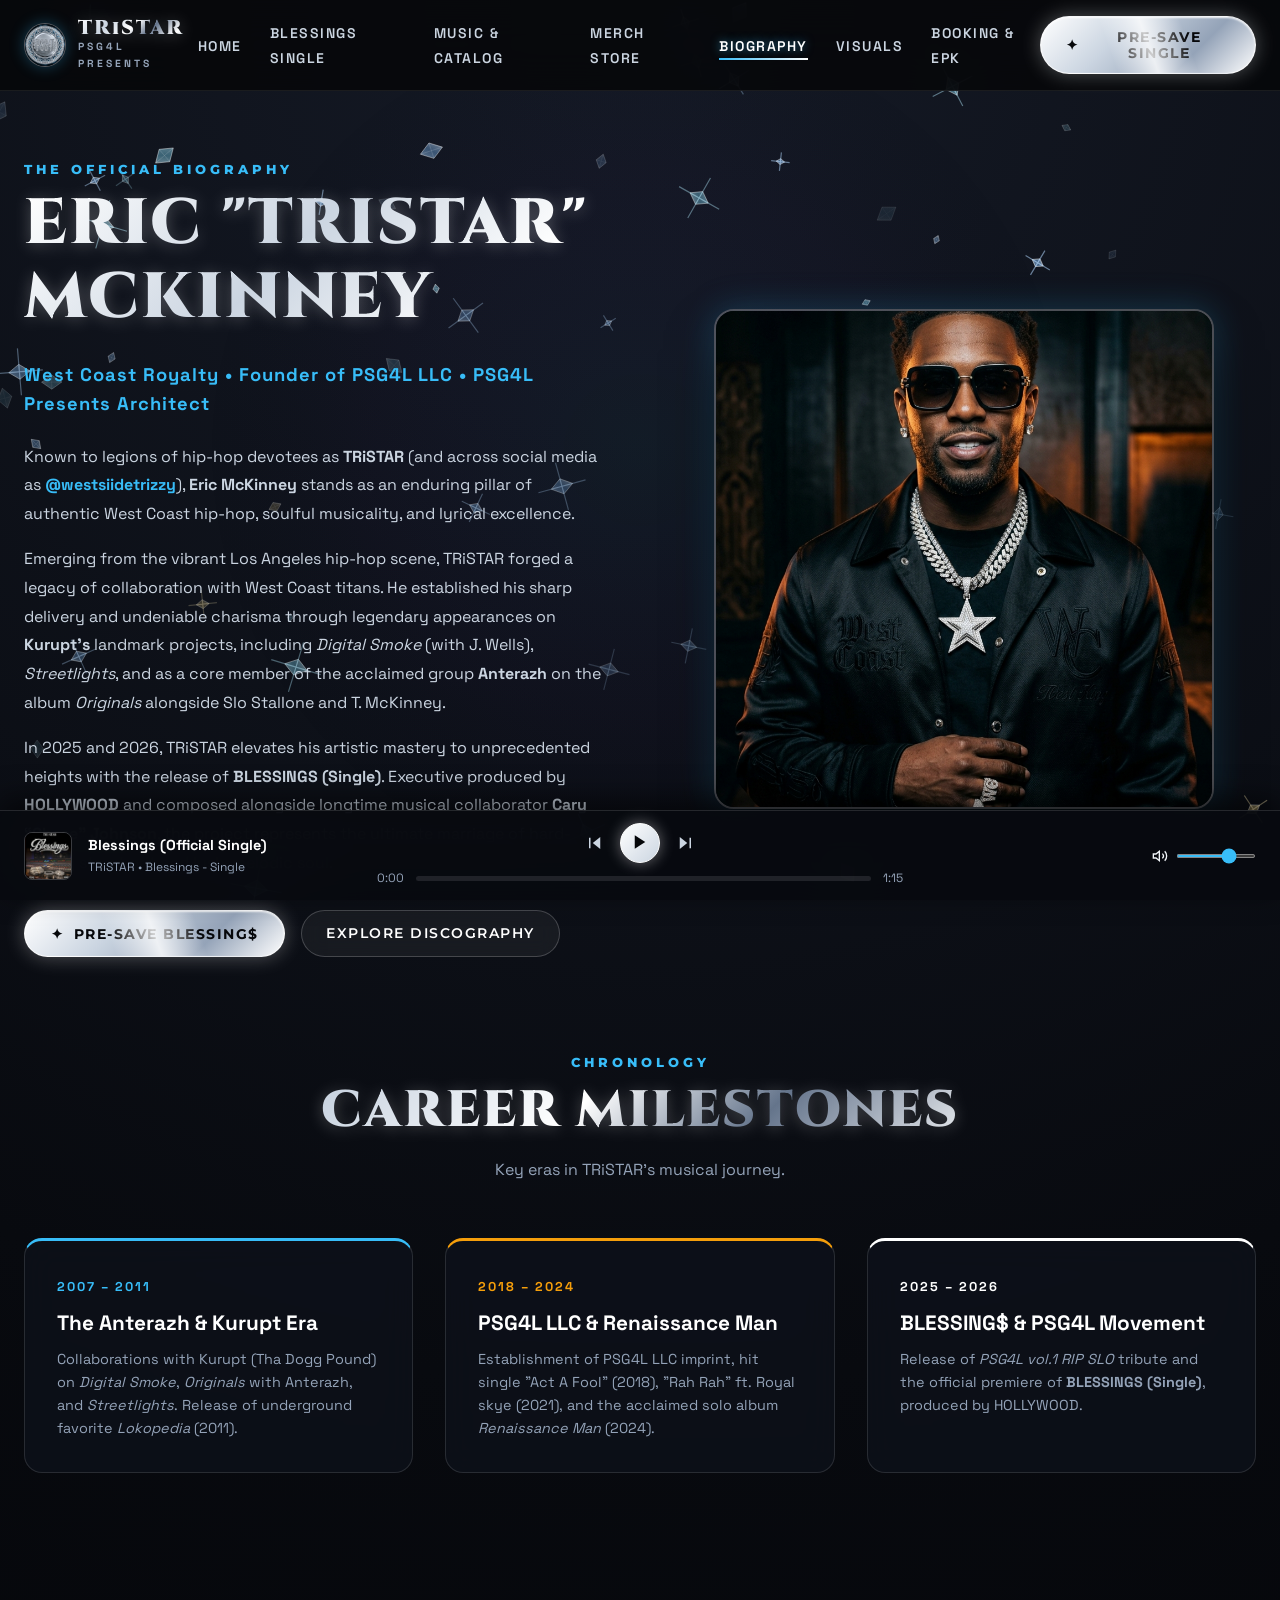
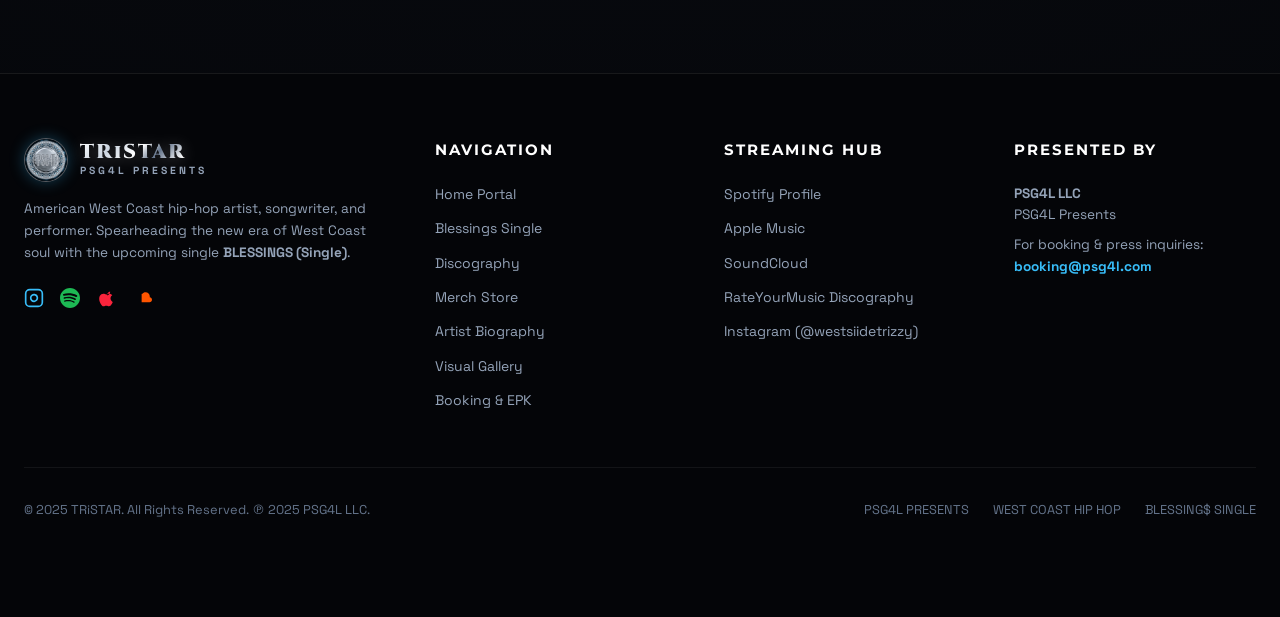
==== commit b9a78fb7: "Replace silver emblem with PSG4L luxury diamond medallion (remove GSR) and remove all GSR mentions a" ====
--- a/about.html
+++ b/about.html
@@ -9,7 +9,7 @@
   <meta property="og:description" content="The official biography of Eric 'TRiSTAR' McKinney. From West Coast underground roots and Kurupt collaborations to founding PSG4L LLC and releasing BLESSING$.">
   <meta property="og:image" content="assets/images/blessings_cover.jpg">
   <link rel="stylesheet" href="assets/css/main.css">
-  <link rel="icon" type="image/jpeg" href="assets/images/gsr_logo.jpg">
+  <link rel="icon" type="image/jpeg" href="assets/images/psg4l_logo.jpg">
 </head>
 <body>
   <canvas id="diamond-canvas"></canvas>
@@ -18,7 +18,7 @@
     <div class="nav-container">
       <a href="index.html" class="brand-logo">
         <div class="brand-badge">
-          <img src="assets/images/gsr_logo.jpg" alt="TRiSTAR Emblem">
+          <img src="assets/images/psg4l_logo.jpg" alt="TRiSTAR Emblem">
         </div>
         <div class="brand-text">
           <span class="brand-name text-chrome">TRiSTAR</span>
@@ -228,7 +228,7 @@
       <div>
         <div class="brand-logo" style="margin-bottom: 1rem;">
           <div class="brand-badge">
-            <img src="assets/images/gsr_logo.jpg" alt="TRiSTAR Logo">
+            <img src="assets/images/psg4l_logo.jpg" alt="TRiSTAR Logo">
           </div>
           <div class="brand-text">
             <span class="brand-name text-chrome">TRiSTAR</span>
--- a/assets/css/main.css
+++ b/assets/css/main.css
@@ -1,6 +1,6 @@
 ﻿/* ==========================================================================
    TRI STAR OFFICIAL WEBSITE - LUXURY WEST COAST CHROME & DIAMOND STYLES
-   Artist: Tri Star (@westsiidetrizzy) | Label: PSG4L LLC / GSR MUSIC
+   Artist: Tri Star (@westsiidetrizzy) | Label: PSG4L LLC / PSG4L PRESENTS
    Album: BLESSING$
    ========================================================================== */
 
